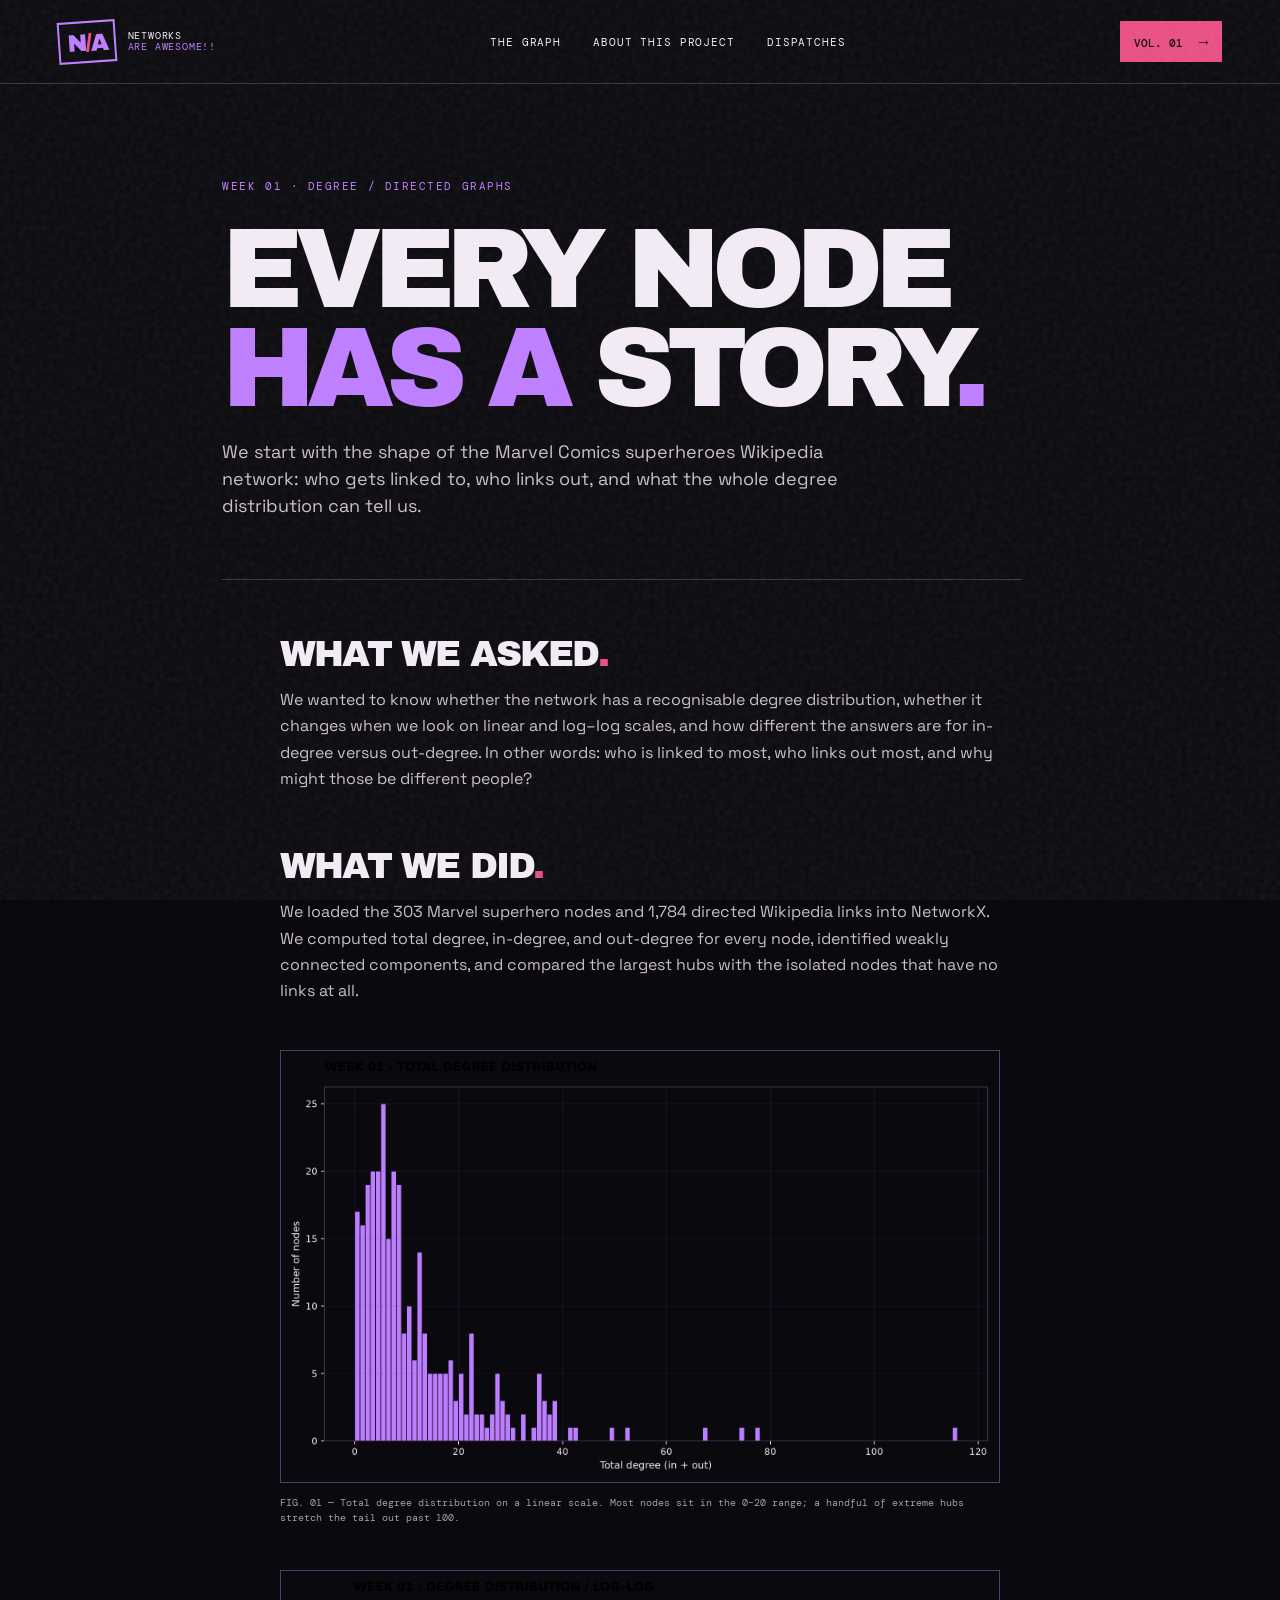
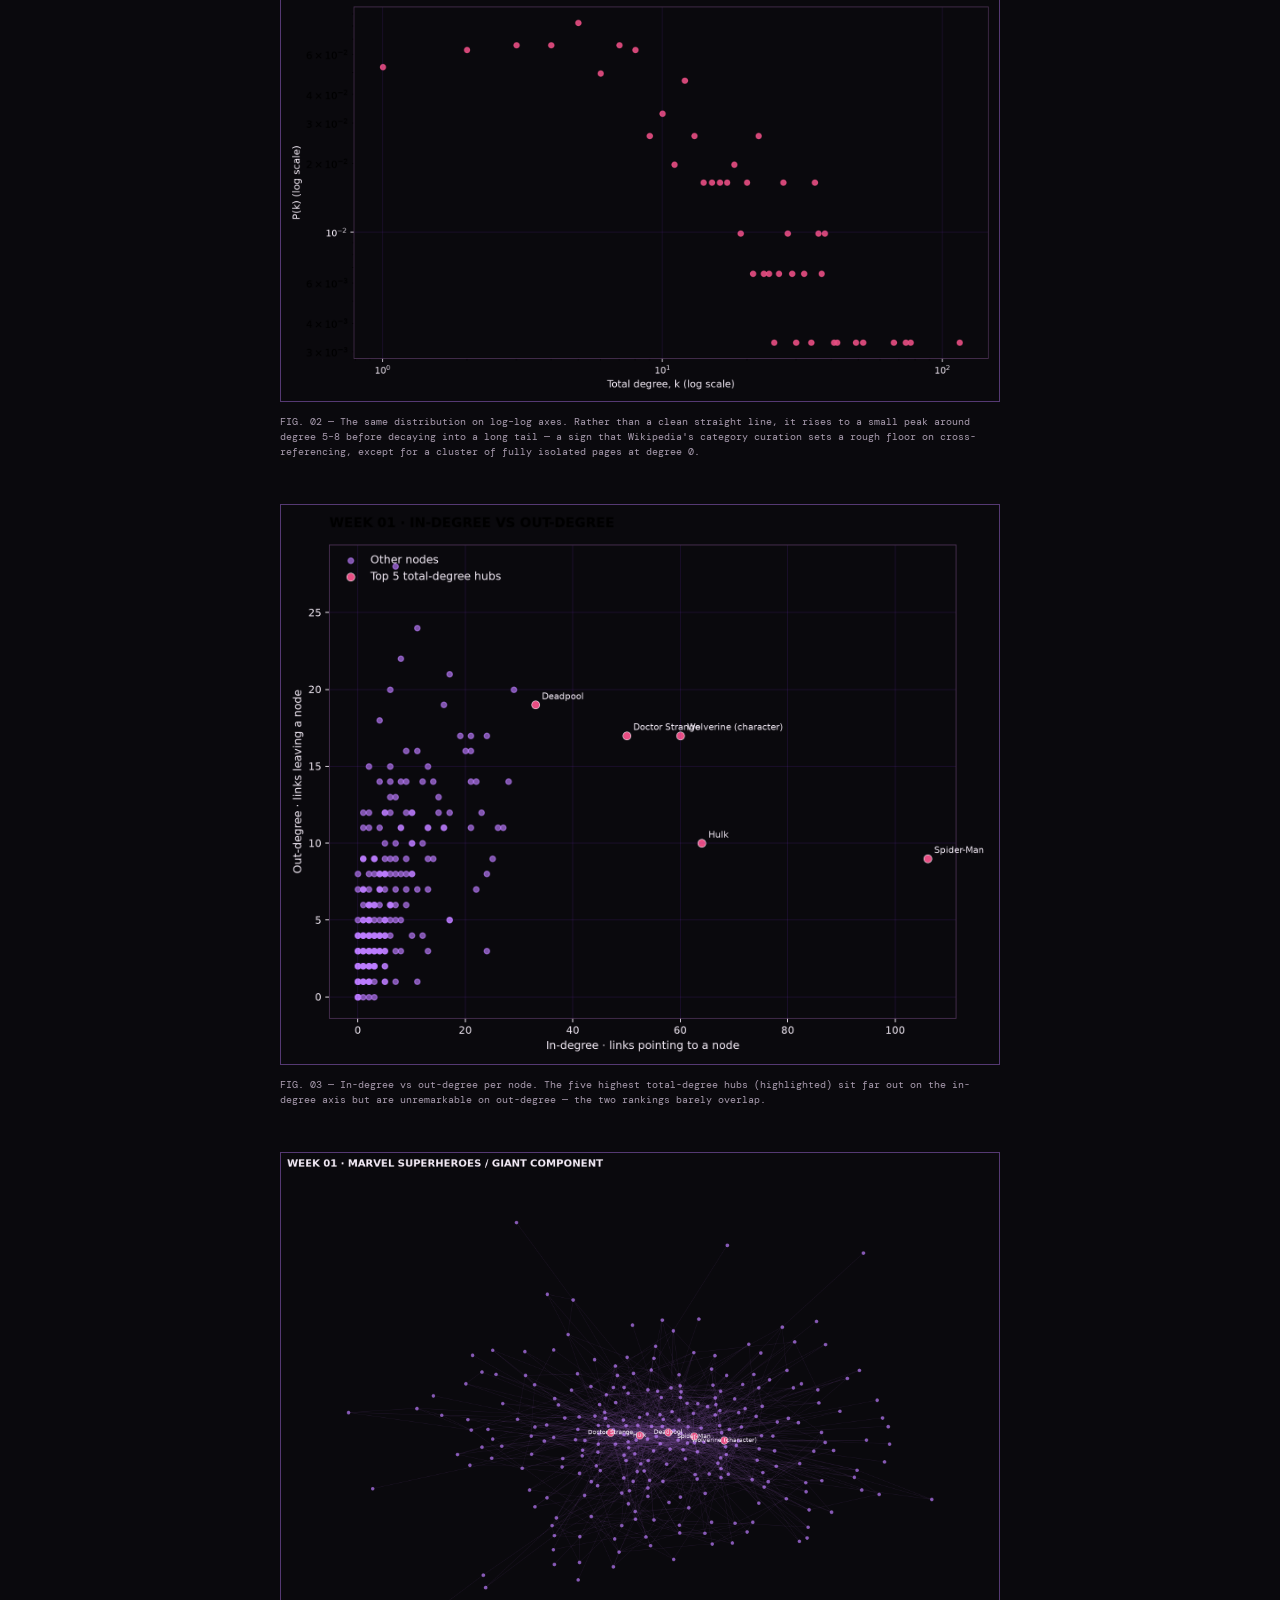
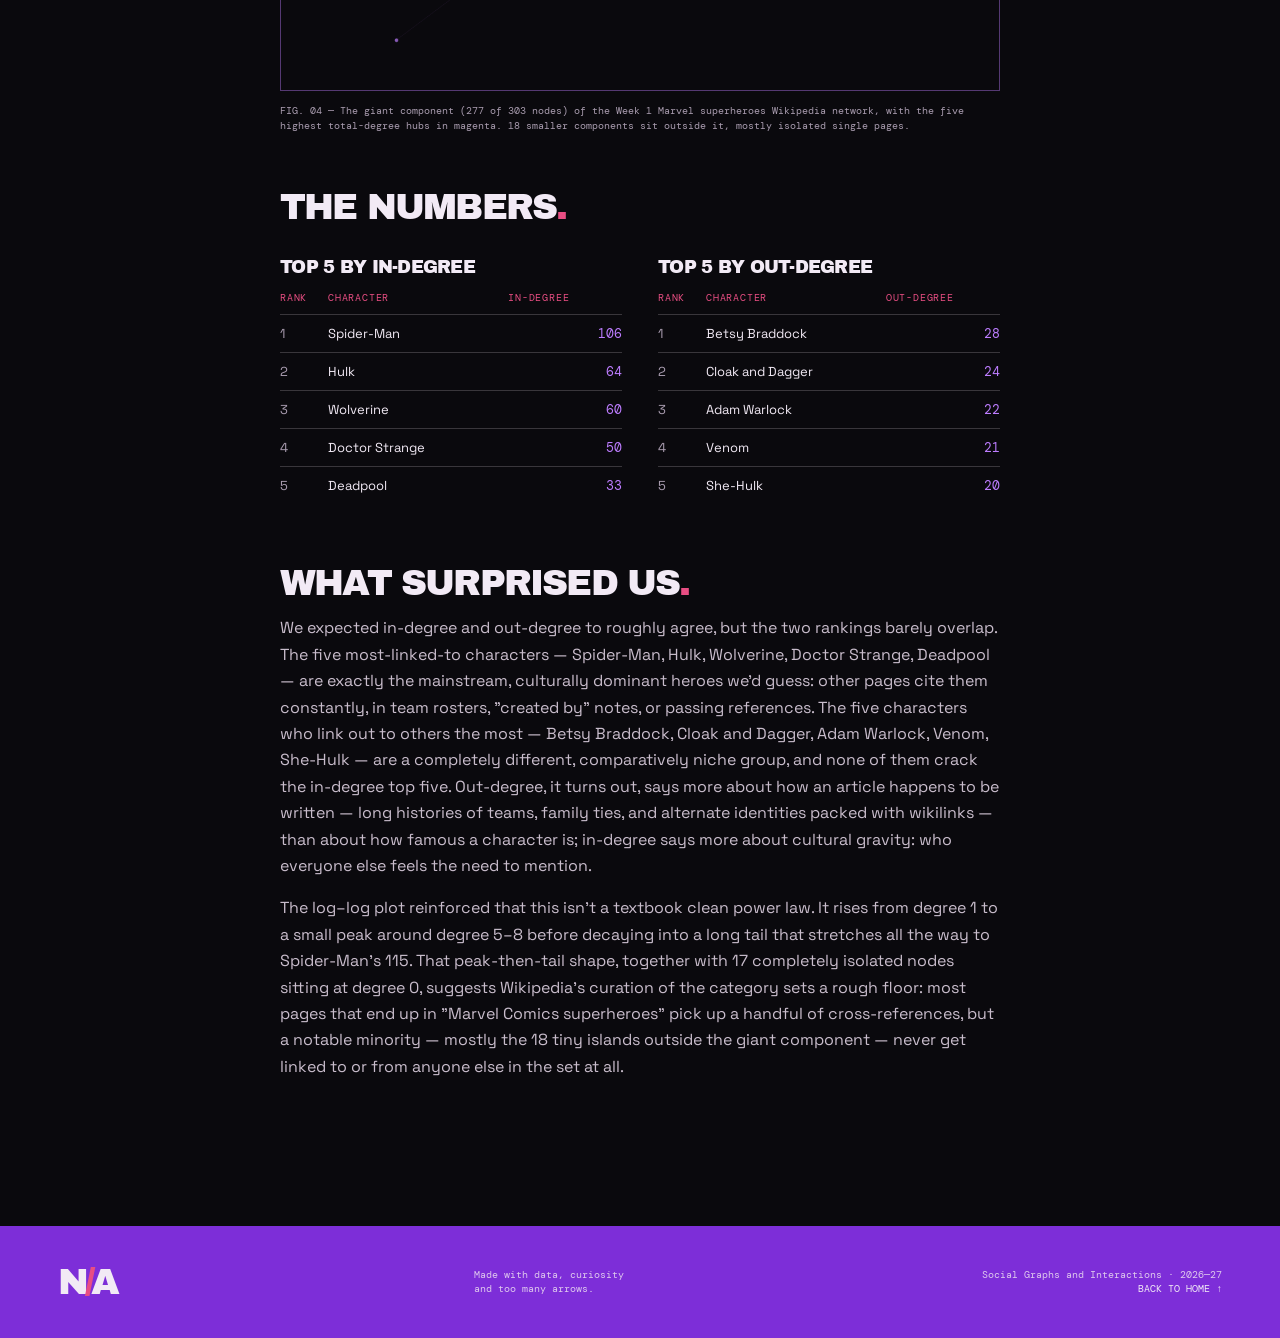
==== posts/week1.html @ ee5df039 "atualizacao site week 1" ====
<!doctype html>
<html lang="en">
  <head>
    <meta charset="UTF-8" />
    <meta name="viewport" content="width=device-width, initial-scale=1.0" />
    <meta name="description" content="Week 1 — degree distributions in the Marvel superheroes Wikipedia network." />
    <title>Every node has a story · Networks are awesome!!</title>
    <link rel="preconnect" href="https://fonts.googleapis.com" />
    <link rel="preconnect" href="https://fonts.gstatic.com" crossorigin />
    <link href="https://fonts.googleapis.com/css2?family=Archivo+Black&family=DM+Mono:wght@400;500&family=Space+Grotesk:wght@400;500;600;700&display=swap" rel="stylesheet" />
    <link rel="stylesheet" href="../styles.css" />
    <style>
      .post-page { max-width: 1040px; margin: 0 auto; padding: 95px 8vw 130px; }
      .post-page-header { max-width: 800px; border-bottom: 1px solid var(--line); padding-bottom: 42px; }
      .post-page h1 { margin: 28px 0 20px; font-size: clamp(50px, 9vw, 112px); }
      .post-dek { color: #c9bdcc; font-size: 18px; line-height: 1.5; max-width: 650px; }
      .post-body { max-width: 720px; margin: 60px auto 0; }
      .post-body h2 { font-size: 36px; letter-spacing: -.05em; margin: 60px 0 18px; }
      .post-body p { color: #c9bdcc; font-size: 16px; line-height: 1.65; }
      .post-body strong { color: var(--paper); }
      .key-figure { margin: 45px 0; }
      .key-figure img { display: block; width: 100%; border: 1px solid rgba(189, 125, 255, .42); background: var(--ink); }
      .key-figure figcaption { color: var(--muted); font: 10px/1.5 var(--mono); margin-top: 12px; }
      .back-link { display: inline-block; color: var(--lilac); font: 11px var(--mono); border-bottom: 1px solid var(--lilac); padding-bottom: 5px; }
      @media (max-width: 780px) { .post-page { padding: 60px 8vw 90px; } .post-body { margin-top: 40px; } .post-body h2 { font-size: 30px; } }
    </style>
  </head>
  <body>
    <div class="grain" aria-hidden="true"></div>
    <header class="site-header">
      <a class="brand" href="../index.html" aria-label="Networks are awesome!! - home">
        <span class="brand-mark">N<span>/</span>A</span>
        <span class="brand-name">Networks<br /><em>are awesome!!</em></span>
      </a>
      <nav class="nav" aria-label="Main navigation">
        <a href="../index.html#graph">THE GRAPH</a>
        <a href="../index.html#about">ABOUT THIS PROJECT</a>
        <a href="../index.html#posts">DISPATCHES</a>
      </nav>
      <a class="issue-tag" href="../index.html#posts">VOL. 01 <span>→</span></a>
    </header>

    <main class="post-page">
      <header class="post-page-header">
        <div class="section-kicker">WEEK 01 · DEGREE / DIRECTED GRAPHS</div>
        <h1>Every node<br /><span>has a</span> story<span>.</span></h1>
        <p class="post-dek">We start with the shape of the Marvel Comics superheroes Wikipedia network: who gets linked to, who links out, and what the whole degree distribution can tell us.</p>
      </header>
      <article class="post-body">
        <h2>What we asked<span>.</span></h2>
        <p>We wanted to know whether the network has a recognisable degree distribution, whether it changes when we look on linear and log–log scales, and how different the answers are for in-degree versus out-degree. In other words: who is linked to most, who links out most, and why might those be different people?</p>

        <h2>What we did<span>.</span></h2>
        <p>We loaded the 303 Marvel superhero nodes and 1,784 directed Wikipedia links into NetworkX. We computed total degree, in-degree, and out-degree for every node, identified weakly connected components, and compared the largest hubs with the isolated nodes that have no links at all.</p>

        <figure class="key-figure">
          <img src="../assets/week1/degree_dist_linear.png" alt="Histogram showing the total degree distribution on a linear scale" />
          <figcaption>FIG. 01 — Total degree distribution on a linear scale. Most nodes sit in the 0–20 range; a handful of extreme hubs stretch the tail out past 100.</figcaption>
        </figure>

        <figure class="key-figure">
          <img src="../assets/week1/degree_dist_loglog.png" alt="Total degree distribution plotted on log-log axes" />
          <figcaption>FIG. 02 — The same distribution on log–log axes. Rather than a clean straight line, it rises to a small peak around degree 5–8 before decaying into a long tail — a sign that Wikipedia's category curation sets a rough floor on cross-referencing, except for a cluster of fully isolated pages at degree 0.</figcaption>
        </figure>

        <figure class="key-figure">
          <img src="../assets/week1/in_vs_out_degree.png" alt="Scatter plot comparing in-degree and out-degree for each node" />
          <figcaption>FIG. 03 — In-degree vs out-degree per node. The five highest total-degree hubs (highlighted) sit far out on the in-degree axis but are unremarkable on out-degree — the two rankings barely overlap.</figcaption>
        </figure>

        <figure class="key-figure">
          <img src="../assets/week1/network_art.png" alt="Network visualization of the giant component of the Marvel superheroes Wikipedia graph" />
          <figcaption>FIG. 04 — The giant component (277 of 303 nodes) of the Week 1 Marvel superheroes Wikipedia network, with the five highest total-degree hubs in magenta. 18 smaller components sit outside it, mostly isolated single pages.</figcaption>
        </figure>

        <h2>The numbers<span>.</span></h2>
        <div class="stats-tables">
          <table class="stats-table">
            <caption>Top 5 by in-degree</caption>
            <thead>
              <tr><th>Rank</th><th>Character</th><th>In-degree</th></tr>
            </thead>
            <tbody>
              <tr><td>1</td><td>Spider-Man</td><td>106</td></tr>
              <tr><td>2</td><td>Hulk</td><td>64</td></tr>
              <tr><td>3</td><td>Wolverine</td><td>60</td></tr>
              <tr><td>4</td><td>Doctor Strange</td><td>50</td></tr>
              <tr><td>5</td><td>Deadpool</td><td>33</td></tr>
            </tbody>
          </table>
          <table class="stats-table">
            <caption>Top 5 by out-degree</caption>
            <thead>
              <tr><th>Rank</th><th>Character</th><th>Out-degree</th></tr>
            </thead>
            <tbody>
              <tr><td>1</td><td>Betsy Braddock</td><td>28</td></tr>
              <tr><td>2</td><td>Cloak and Dagger</td><td>24</td></tr>
              <tr><td>3</td><td>Adam Warlock</td><td>22</td></tr>
              <tr><td>4</td><td>Venom</td><td>21</td></tr>
              <tr><td>5</td><td>She-Hulk</td><td>20</td></tr>
            </tbody>
          </table>
        </div>

        <h2>What surprised us<span>.</span></h2>
        <p>We expected in-degree and out-degree to roughly agree, but the two rankings barely overlap. The five most-linked-to characters — Spider-Man, Hulk, Wolverine, Doctor Strange, Deadpool — are exactly the mainstream, culturally dominant heroes we'd guess: other pages cite them constantly, in team rosters, "created by" notes, or passing references. The five characters who link out to others the most — Betsy Braddock, Cloak and Dagger, Adam Warlock, Venom, She-Hulk — are a completely different, comparatively niche group, and none of them crack the in-degree top five. Out-degree, it turns out, says more about how an article happens to be written — long histories of teams, family ties, and alternate identities packed with wikilinks — than about how famous a character is; in-degree says more about cultural gravity: who everyone else feels the need to mention.</p>
        <p>The log–log plot reinforced that this isn't a textbook clean power law. It rises from degree 1 to a small peak around degree 5–8 before decaying into a long tail that stretches all the way to Spider-Man's 115. That peak-then-tail shape, together with 17 completely isolated nodes sitting at degree 0, suggests Wikipedia's curation of the category sets a rough floor: most pages that end up in "Marvel Comics superheroes" pick up a handful of cross-references, but a notable minority — mostly the 18 tiny islands outside the giant component — never get linked to or from anyone else in the set at all.</p>
      </article>
    </main>

    <footer class="site-footer">
      <div class="footer-brand">N<span>/</span>A</div>
      <p>Made with data, curiosity<br />and too many arrows.</p>
      <div class="footer-meta">Social Graphs and Interactions · 2026—27<br /><a href="../index.html">BACK TO HOME ↑</a></div>
    </footer>
  </body>
</html>
---- styles.css ----
:root {
  --ink: #0a090d;
  --paper: #f2eaf5;
  --lilac: #bd7dff;
  --purple: #7d2ed8;
  --magenta: #e84e83;
  --muted: #a99caf;
  --line: rgba(242, 234, 245, .2);
  --display: "Archivo Black", Impact, sans-serif;
  --body: "Space Grotesk", Arial, sans-serif;
  --mono: "DM Mono", monospace;
}

* { box-sizing: border-box; }
html { scroll-behavior: smooth; }
body { margin: 0; background: var(--ink); color: var(--paper); font-family: var(--body); overflow-x: hidden; }
a { color: inherit; text-decoration: none; }
.grain { position: fixed; inset: 0; pointer-events: none; z-index: 20; opacity: .09; mix-blend-mode: screen; background-image: url("data:image/svg+xml,%3Csvg viewBox='0 0 180 180' xmlns='http://www.w3.org/2000/svg'%3E%3Cfilter id='n'%3E%3CfeTurbulence type='fractalNoise' baseFrequency='.9' numOctaves='3' stitchTiles='stitch'/%3E%3C/filter%3E%3Crect width='100%25' height='100%25' filter='url(%23n)' opacity='.8'/%3E%3C/svg%3E"); }
.site-header { min-height: 84px; display: flex; align-items: center; justify-content: space-between; padding: 18px 4.5vw; border-bottom: 1px solid var(--line); position: relative; z-index: 2; }
.brand { display: flex; align-items: center; gap: 12px; text-transform: uppercase; }
.brand-mark { font: 24px/1 var(--display); color: var(--lilac); letter-spacing: -2px; border: 2px solid var(--lilac); padding: 8px 7px 6px; transform: rotate(-4deg); }
.brand-mark span, .footer-brand span { color: var(--magenta); }
.brand-name { font: 10px/1.05 var(--mono); letter-spacing: .08em; }
.brand-name em { color: var(--lilac); font-style: normal; }
.nav { display: flex; gap: 32px; font: 11px var(--mono); letter-spacing: .08em; }
.nav a { transition: color .2s; }
.nav a:hover, .text-link:hover { color: var(--lilac); }
.issue-tag { background: var(--magenta); color: var(--ink); padding: 10px 14px; font: 11px var(--mono); font-weight: 500; }
.issue-tag span { font-size: 16px; margin-left: 9px; }

.hero { min-height: 690px; display: grid; grid-template-columns: 42% 58%; align-items: center; padding: 65px 4.5vw 70px; position: relative; overflow: hidden; }
.hero::before { content: ""; position: absolute; width: 63vw; height: 63vw; left: -29vw; top: 7%; border-radius: 50%; background: var(--purple); opacity: .15; filter: blur(1px); }
.hero-copy { position: relative; z-index: 1; padding-bottom: 15px; }
.eyebrow, .section-kicker { color: var(--lilac); font: 11px var(--mono); letter-spacing: .14em; }
.eyebrow-dot { display: inline-block; width: 7px; height: 7px; margin-right: 8px; background: var(--magenta); border-radius: 50%; box-shadow: 0 0 13px var(--magenta); }
h1 { font: clamp(52px, 7vw, 106px)/.88 var(--display); letter-spacing: -.075em; margin: 35px 0 28px; text-transform: uppercase; }
h1 span { color: var(--lilac); }
h1 strong { color: var(--magenta); font: inherit; font-style: italic; -webkit-text-stroke: 1px var(--magenta); color: transparent; }
.hero-intro { max-width: 340px; color: #c9bdcc; font-size: 15px; line-height: 1.45; margin: 0 0 31px; }
.button { display: inline-flex; align-items: center; gap: 22px; padding: 14px 18px; font: 11px var(--mono); letter-spacing: .05em; transition: transform .2s, background .2s; }
.button:hover { transform: translate(3px, -3px); }
.button-primary { background: var(--lilac); color: var(--ink); }
.button-primary span { font-size: 18px; }
.hero-visual { height: 560px; position: relative; background-color: #110d19; border: 1px solid rgba(189, 125, 255, .42); overflow: hidden; background-image: radial-gradient(rgba(189,125,255,.22) 1px, transparent 1px); background-size: 8px 8px; }
#network-svg { width: 100%; height: 100%; display: block; }
.graph-label { position: absolute; z-index: 1; font: 10px var(--mono); letter-spacing: .12em; color: var(--lilac); }
.graph-label-top { top: 20px; left: 22px; }
.graph-label-top span { color: var(--magenta); font-size: 16px; vertical-align: -1px; }
.graph-label-bottom { right: 18px; bottom: 17px; text-align: right; color: var(--paper); }
.graph-label-bottom small { color: var(--muted); font-size: 9px; }
.burst { position: absolute; z-index: 1; font: 22px var(--display); color: var(--ink); background: var(--lilac); width: 43px; height: 43px; display: grid; place-items: center; clip-path: polygon(50% 0, 62% 28%, 93% 10%, 78% 43%, 100% 58%, 68% 65%, 80% 100%, 50% 74%, 24% 100%, 29% 68%, 0 69%, 24% 47%, 4% 23%, 38% 29%); }
.burst-one { top: 70px; right: 60px; transform: rotate(14deg); }
.burst-two { bottom: 76px; left: 24px; color: var(--paper); background: var(--magenta); transform: rotate(-17deg); }
.hero-sticker { position: absolute; right: 3vw; bottom: 24px; border: 2px solid var(--magenta); color: var(--magenta); font: 15px/1 var(--display); padding: 14px; transform: rotate(-8deg); text-align: center; z-index: 2; }

.ticker { background: var(--lilac); color: var(--ink); overflow: hidden; white-space: nowrap; padding: 14px 0; transform: rotate(-1.2deg) scale(1.03); margin: 0 -10px; }
.ticker-track { display: flex; align-items: center; justify-content: space-around; gap: 28px; font: 18px var(--display); letter-spacing: .04em; }
.ticker b { color: var(--magenta); font-size: 25px; }
.intro-grid { display: grid; grid-template-columns: 1fr 1.5fr 1fr; gap: 30px; padding: 130px 8vw 135px; align-items: start; }
.intro-statement { font: clamp(39px, 5.2vw, 76px)/.9 var(--display); letter-spacing: -.07em; text-transform: uppercase; }
.intro-statement span { color: var(--magenta); font-style: italic; }
.intro-detail { max-width: 270px; color: var(--muted); font-size: 14px; line-height: 1.5; }
.text-link { display: inline-block; color: var(--lilac); margin-top: 22px; font: 11px var(--mono); border-bottom: 1px solid var(--lilac); padding-bottom: 5px; }
.text-link span { color: var(--magenta); font-size: 16px; margin-left: 8px; }

.posts-section { padding: 0 8vw 125px; }
.posts-heading { display: flex; align-items: end; justify-content: space-between; border-top: 1px solid var(--line); padding-top: 25px; margin-bottom: 45px; }
h2 { margin: 22px 0 0; font: clamp(50px, 8vw, 112px)/.8 var(--display); letter-spacing: -.08em; text-transform: uppercase; }
h2 span { color: var(--magenta); }
.posts-aside { font: 12px/1.35 var(--mono); color: var(--muted); margin: 0; text-align: right; }
.posts-aside em { color: var(--lilac); }
.posts-list { border-top: 1px solid var(--line); }
.post-link { display: block; }
.post { display: grid; grid-template-columns: 105px 1fr 190px 30px; gap: 30px; align-items: center; min-height: 148px; border-bottom: 1px solid var(--line); transition: background .25s, padding .25s; }
.post:hover { background: rgba(189,125,255,.08); padding-left: 15px; padding-right: 15px; }
.post-number { color: var(--magenta); font: 34px var(--display); }
.post-date, .post-type { color: var(--muted); font: 10px var(--mono); letter-spacing: .08em; }
.post-title { font: 25px/1.05 var(--display); text-transform: uppercase; letter-spacing: -.04em; margin: 7px 0 0; }
.post-summary { color: var(--muted); font-size: 12px; line-height: 1.4; margin: 8px 0 0; max-width: 500px; }
.post-arrow { font-size: 24px; color: var(--lilac); transition: transform .2s; }
.post:hover .post-arrow { transform: translate(5px, -5px); }
.stats-tables { display: grid; grid-template-columns: repeat(2, minmax(0, 1fr)); gap: 36px; margin: 35px 0 65px; }
.stats-table { width: 100%; border-collapse: collapse; color: var(--paper); font-size: 13px; }
.stats-table caption { color: var(--paper); font: 18px var(--display); letter-spacing: -.04em; text-align: left; text-transform: uppercase; margin-bottom: 14px; }
.stats-table th { color: var(--magenta); font: 10px var(--mono); letter-spacing: .08em; text-align: left; text-transform: uppercase; padding: 0 0 10px; }
.stats-table td { border-top: 1px solid var(--line); padding: 10px 0; }
.stats-table td:first-child { color: var(--muted); width: 48px; }
.stats-table td:last-child { color: var(--lilac); font: 13px var(--mono); text-align: right; }

.site-footer { display: flex; align-items: center; justify-content: space-between; padding: 32px 4.5vw; background: var(--purple); color: var(--paper); }
.footer-brand { font: 37px var(--display); letter-spacing: -.1em; }
.site-footer p, .footer-meta { font: 10px/1.4 var(--mono); color: #dfc9ed; }
.footer-meta { text-align: right; }
.footer-meta a { color: var(--paper); }

@media (max-width: 780px) {
  .site-header { padding: 14px 5vw; }
  .nav { display: none; }
  .hero { display: block; padding: 52px 5vw 40px; min-height: auto; }
  .hero-copy { margin-bottom: 42px; }
  h1 { font-size: clamp(52px, 16vw, 92px); }
  .hero-visual { height: 430px; }
  .hero-sticker { right: 5vw; bottom: 17px; font-size: 11px; padding: 10px; }
  .intro-grid { grid-template-columns: 1fr; gap: 28px; padding: 95px 8vw; }
  .intro-statement { font-size: 58px; }
  .posts-section { padding: 0 8vw 90px; }
  .posts-heading { align-items: start; }
  .post { grid-template-columns: 45px 1fr 22px; gap: 14px; min-height: 145px; }
  .post-meta { display: none; }
  .post-number { font-size: 22px; }
  .post-title { font-size: 18px; }
  .post-summary { font-size: 11px; }
  .posts-aside { display: none; }
  .stats-tables { grid-template-columns: 1fr; gap: 30px; margin-bottom: 50px; }
  .site-footer { gap: 15px; align-items: start; }
  .site-footer p { margin: 3px 0 0; }
  .footer-meta { font-size: 9px; }
}
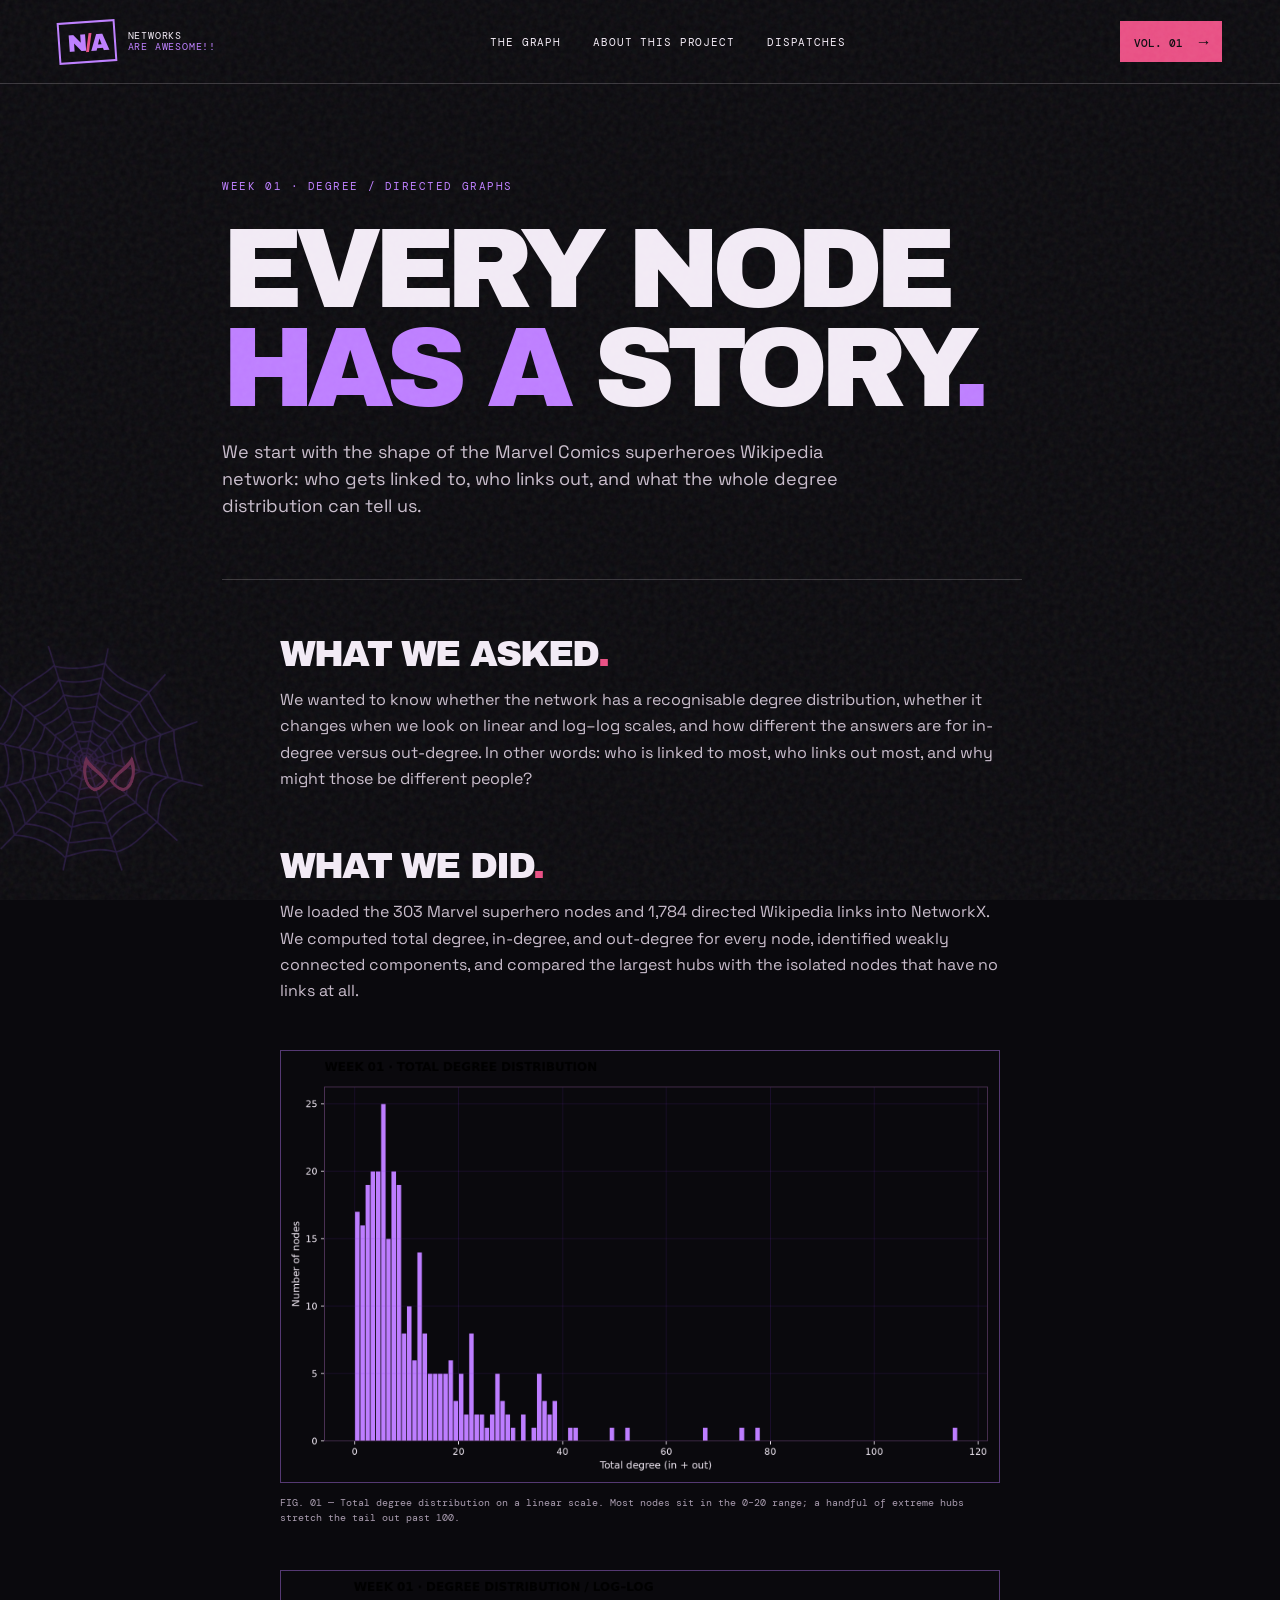
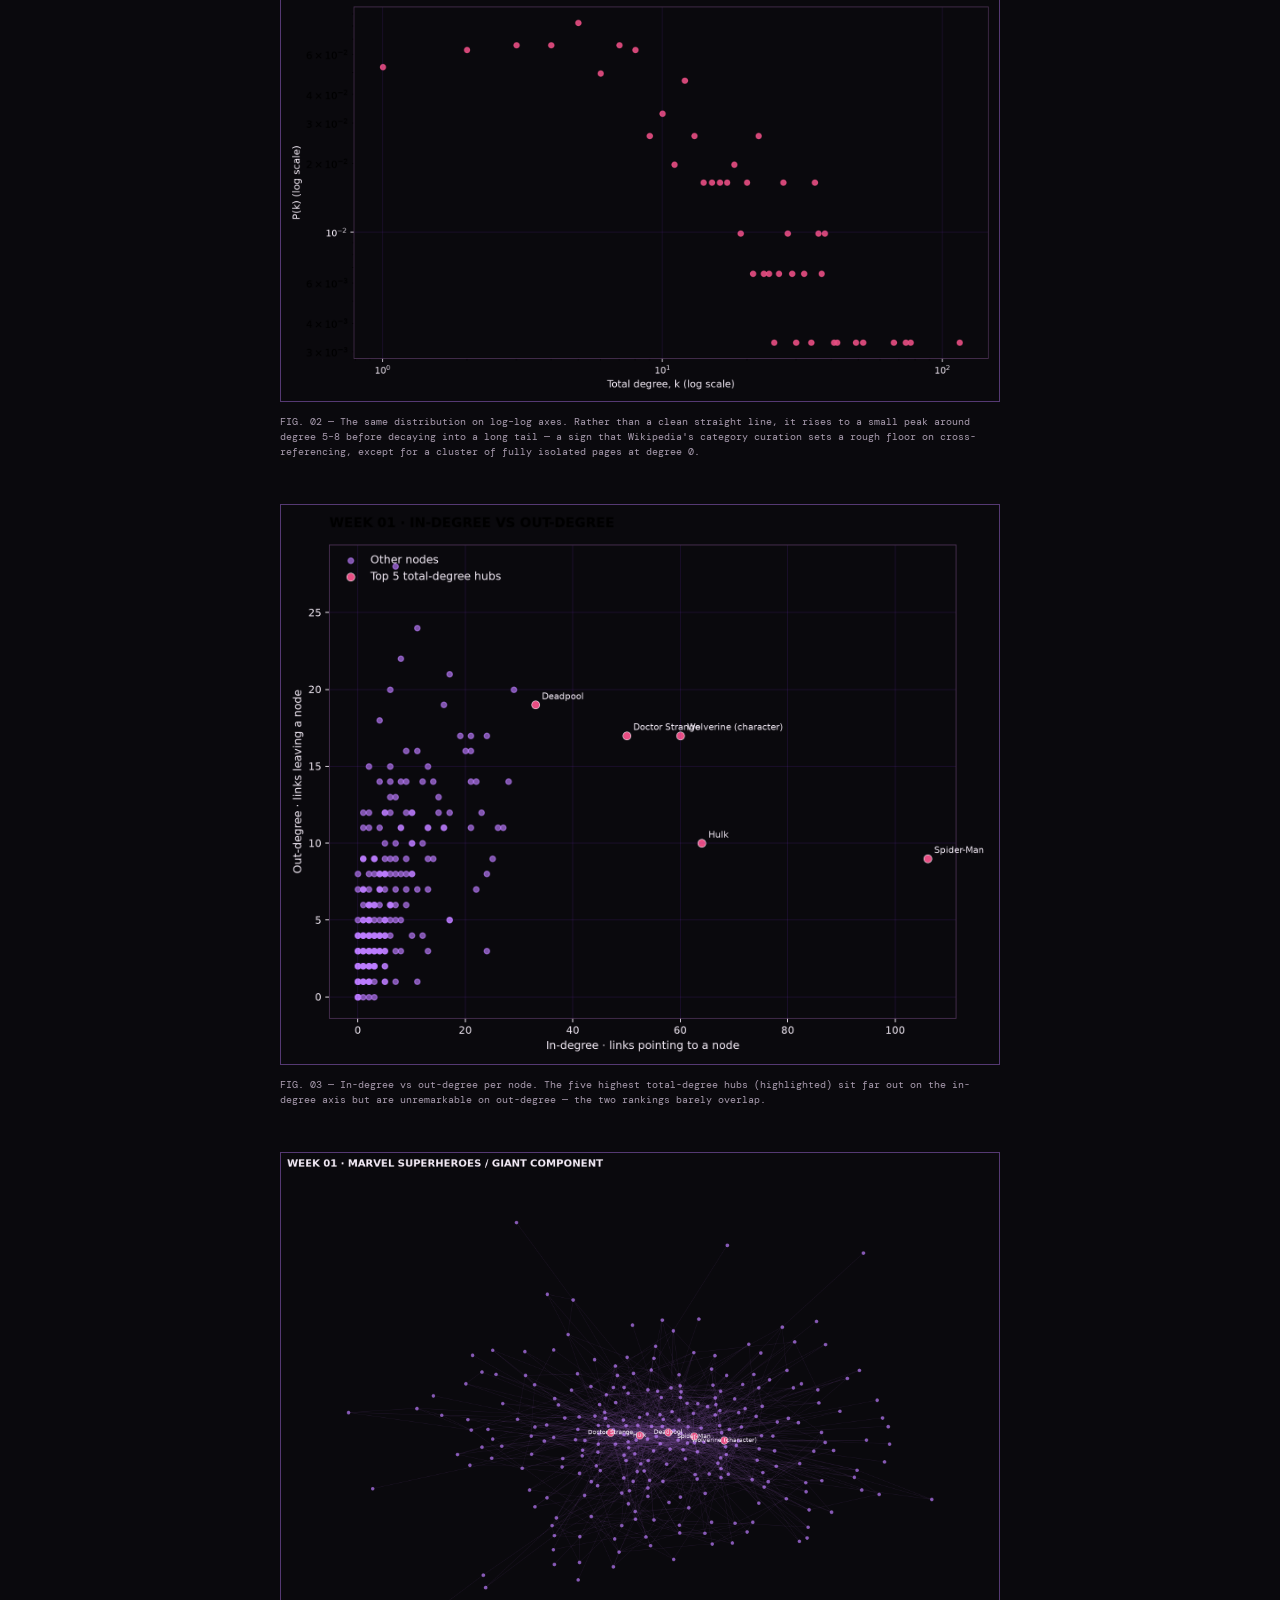
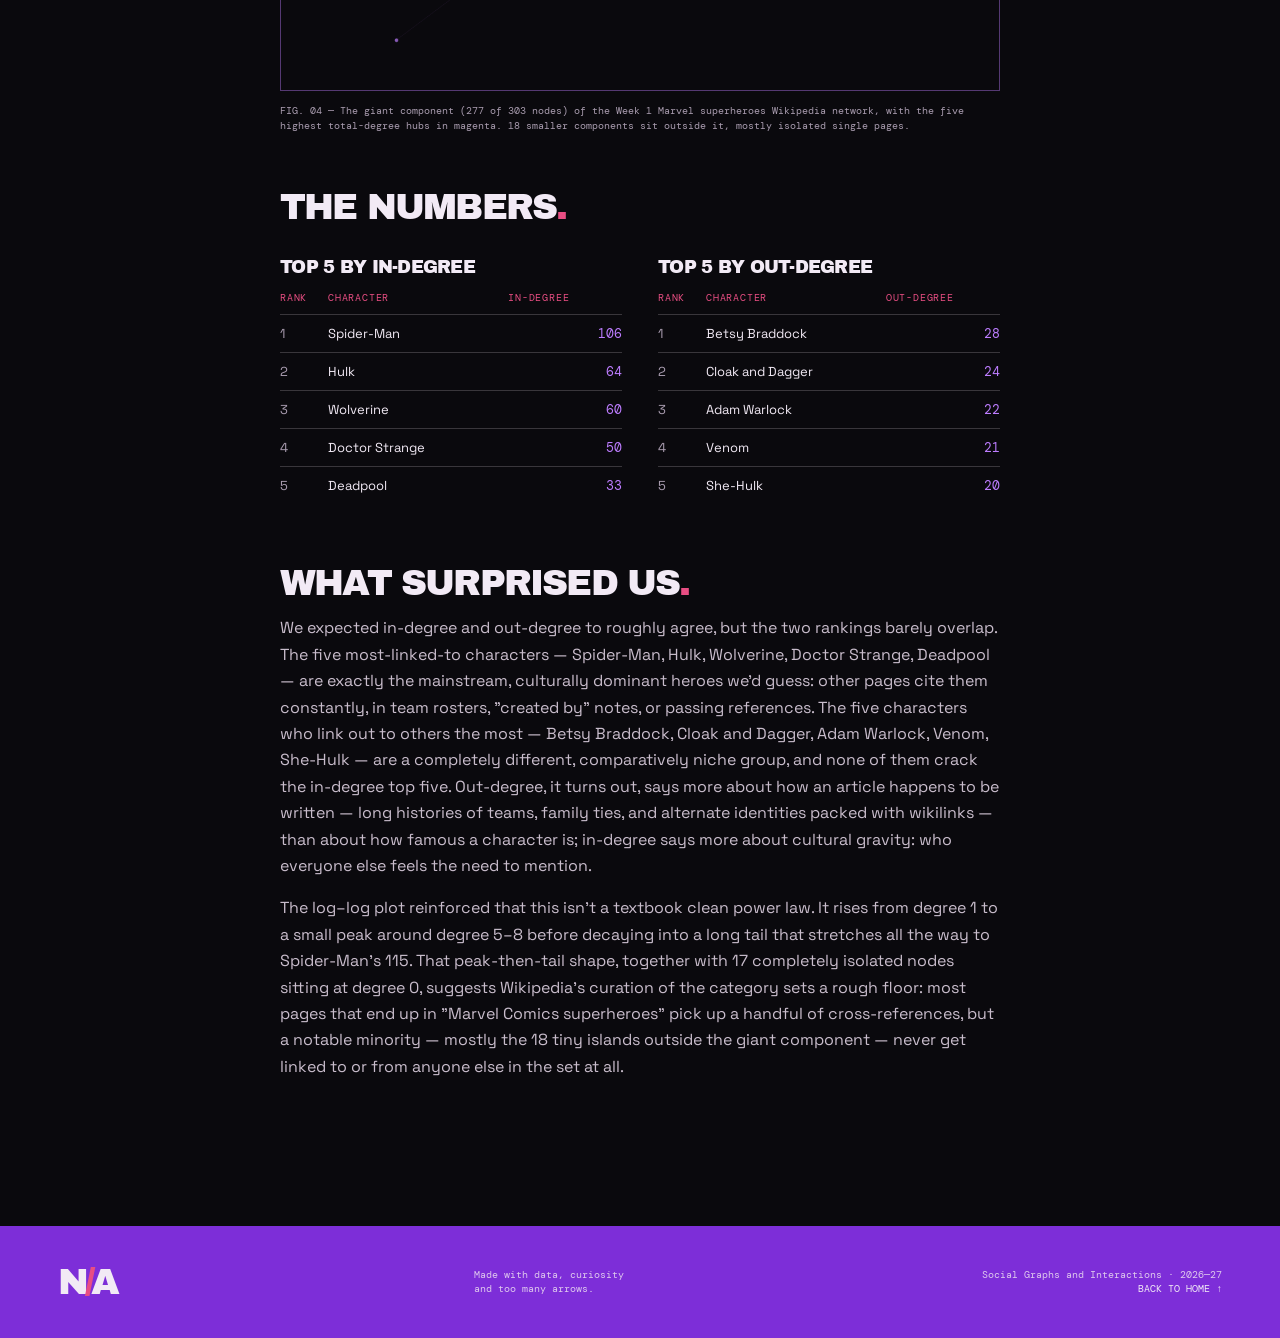
==== commit 37948e93: "feat: add easter egg animation + website icon" ====
--- a/posts/week1.html
+++ b/posts/week1.html
@@ -9,6 +9,7 @@
     <link rel="preconnect" href="https://fonts.gstatic.com" crossorigin />
     <link href="https://fonts.googleapis.com/css2?family=Archivo+Black&family=DM+Mono:wght@400;500&family=Space+Grotesk:wght@400;500;600;700&display=swap" rel="stylesheet" />
     <link rel="stylesheet" href="../styles.css" />
+    <link rel="icon" type="image/png" href="../images/neural.png" />
     <style>
       .post-page { max-width: 1040px; margin: 0 auto; padding: 95px 8vw 130px; }
       .post-page-header { max-width: 800px; border-bottom: 1px solid var(--line); padding-bottom: 42px; }
@@ -27,6 +28,10 @@
   </head>
   <body>
     <div class="grain" aria-hidden="true"></div>
+    <div class="marvel-easter-eggs" aria-hidden="true">
+      <img class="spider-web" src="../images/spider-web.png" alt="" />
+      <img class="spider-eyes" src="../images/spiderman-eyes.png" alt="" />
+    </div>
     <header class="site-header">
       <a class="brand" href="../index.html" aria-label="Networks are awesome!! - home">
         <span class="brand-mark">N<span>/</span>A</span>
--- a/styles.css
+++ b/styles.css
@@ -56,7 +56,7 @@
 .ticker { background: var(--lilac); color: var(--ink); overflow: hidden; white-space: nowrap; padding: 14px 0; transform: rotate(-1.2deg) scale(1.03); margin: 0 -10px; }
 .ticker-track { display: flex; align-items: center; justify-content: space-around; gap: 28px; font: 18px var(--display); letter-spacing: .04em; }
 .ticker b { color: var(--magenta); font-size: 25px; }
-.intro-grid { display: grid; grid-template-columns: 1fr 1.5fr 1fr; gap: 30px; padding: 130px 8vw 135px; align-items: start; }
+.intro-grid { position: relative; display: grid; grid-template-columns: 1fr 1.5fr 1fr; gap: 30px; padding: 130px 8vw 135px; align-items: start; }
 .intro-statement { font: clamp(39px, 5.2vw, 76px)/.9 var(--display); letter-spacing: -.07em; text-transform: uppercase; }
 .intro-statement span { color: var(--magenta); font-style: italic; }
 .intro-detail { max-width: 270px; color: var(--muted); font-size: 14px; line-height: 1.5; }
@@ -93,6 +93,14 @@
 .footer-meta { text-align: right; }
 .footer-meta a { color: var(--paper); }
 
+/* A quiet Marvel reference: a web sits behind a pair of blinking eyes. */
+/* .marvel-easter-eggs { position: fixed; right: -52px; bottom: -67px; width: 250px; height: 250px; pointer-events: none; z-index: 3; opacity: .42; } */
+.marvel-easter-eggs { position: absolute; left: -40px; bottom: 20px; width: 250px; height: 250px; pointer-events: none; z-index: 0; opacity: .42; }
+.spider-web { position: absolute; inset: 0; width: 100%; height: 100%; object-fit: contain; filter: brightness(0) saturate(100%) invert(31%) sepia(76%) saturate(2054%) hue-rotate(245deg) brightness(87%) contrast(96%); opacity: .55; }
+.spider-eyes { position: absolute; width: 58px; height: 58px; right: 72px; bottom: 77px; object-fit: contain; filter: brightness(0) saturate(100%) invert(58%) sepia(71%) saturate(4057%) hue-rotate(299deg) brightness(96%) contrast(88%) drop-shadow(0 0 8px rgba(232, 78, 131, .65)); transform-origin: 50% 52%; animation: spider-blink 8s infinite; }
+@keyframes spider-blink { 0%, 7%, 100% { transform: scaleY(1); } 3%, 4.5% { transform: scaleY(.08); } }
+@media (prefers-reduced-motion: reduce) { .spider-eyes { animation: none; } }
+
 @media (max-width: 780px) {
   .site-header { padding: 14px 5vw; }
   .nav { display: none; }
@@ -115,4 +123,6 @@
   .site-footer { gap: 15px; align-items: start; }
   .site-footer p { margin: 3px 0 0; }
   .footer-meta { font-size: 9px; }
+  .marvel-easter-eggs { right: -66px; bottom: -75px; width: 210px; height: 210px; opacity: .34; }
+  .spider-eyes { width: 48px; height: 48px; right: 60px; bottom: 65px; }
 }
